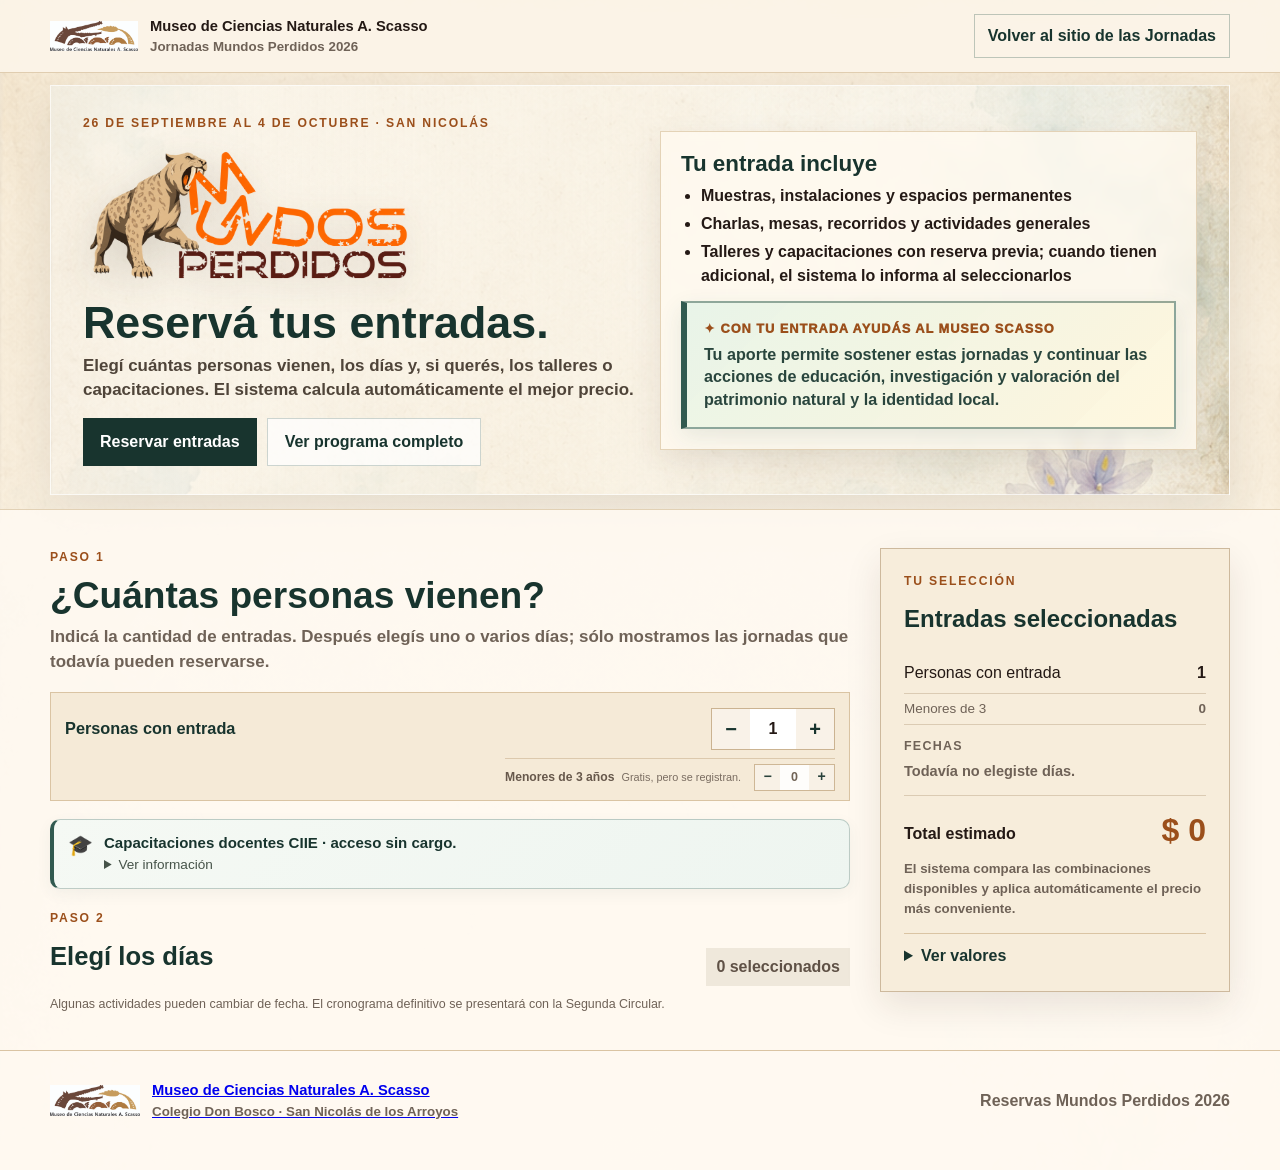
==== reservas/index.html @ b49e60b0 "Publicar programa corregido en reservas" ====
<!doctype html>
<html lang="es">
<head>
<meta charset="utf-8">
<meta name="viewport" content="width=device-width,initial-scale=1">
<meta name="theme-color" content="#315a50">
<title>Reservas Mundos Perdidos 2026 · Museo Scasso</title>
<meta name="description" content="Entradas y reservas para Jornadas Mundos Perdidos 2026 · Río Paraná · Museo de Ciencias Naturales A. Scasso.">
<link rel="stylesheet" href="styles.css?final=1">
<link rel="stylesheet" href="refresh.css?final=1">
<link rel="stylesheet" href="v4.css?final=3">
<style id="ciieAccessStyleV9">
.ciie-access-note-v9{margin:14px 0 18px;padding:13px 14px;display:grid;grid-template-columns:auto minmax(0,1fr);gap:11px;align-items:start;border:1px solid rgba(49,90,80,.28);border-left:4px solid #315a50;background:linear-gradient(135deg,#f5f9f4,#eef5f0);border-radius:10px;color:#465349;font-size:.85rem;line-height:1.38;box-shadow:0 5px 15px rgba(49,90,80,.06)}
.ciie-access-icon-v9{font-size:1.25rem;line-height:1;margin-top:2px}.ciie-access-note-v9 strong{display:block;color:#18342e;font-size:.94rem;margin-bottom:3px}.ciie-access-note-v9 p{margin:0 0 3px}.ciie-access-note-v9 small{display:block;color:#667067;font-size:.76rem;line-height:1.35}
@media(max-width:640px){.ciie-access-note-v9{margin:12px 0 16px;padding:11px 12px;gap:9px;font-size:.8rem}.ciie-access-note-v9 strong{font-size:.89rem}.ciie-access-note-v9 small{font-size:.72rem}}
</style>
<style id="fullPassFallbackStyle">
.mode-grid .best-mode{order:-1;background:linear-gradient(135deg,#fff8f5,#fff0eb);border-color:rgba(161,62,45,.42);box-shadow:0 8px 20px rgba(161,62,45,.08)}
.mode-grid .best-mode:hover{border-color:rgba(161,62,45,.68)}
.mode-grid .best-mode.active{background:linear-gradient(135deg,#fff4f0,#fbe8e2);border-color:#a13e2d;box-shadow:0 0 0 3px rgba(161,62,45,.10)}
.mode-grid .best-mode .best-badge{top:10px!important;right:10px!important;background:#a85a47;color:#fff;border-color:#a85a47;box-shadow:0 5px 12px rgba(120,55,42,.16)!important;animation:none}
@media(max-width:640px){.mode-grid .best-mode .best-badge{top:9px!important;right:9px!important}}
</style>
<style id="optionalActivitiesStyle">
.optional-step-label{display:flex;align-items:center;gap:8px;flex-wrap:wrap}
.optional-step-badge{display:inline-block;color:#b52f25;font-weight:950;animation:optionalPulse 2.4s ease-in-out infinite;transform-origin:center}
.optional-intro{margin:2px 0 12px;color:#51463d;font-size:.94rem;line-height:1.45}
.optional-intro strong{color:var(--deep)}
.activities-disclosure{margin:0 0 4px;border:1px solid rgba(49,90,80,.28);background:rgba(255,255,255,.72)}
.activities-disclosure>summary{position:relative;cursor:pointer;list-style:none;padding:14px 44px 14px 15px;color:var(--deep);font-weight:900;background:linear-gradient(135deg,#f2f7f1,#fffaf2);transition:background .18s ease}
.activities-disclosure>summary::-webkit-details-marker{display:none}
.activities-disclosure>summary:after{content:"+";position:absolute;right:15px;top:50%;transform:translateY(-50%);font-size:1.35rem;color:var(--clay);line-height:1}
.activities-disclosure[open]>summary:after{content:"−"}
.activities-disclosure>summary:hover{background:#edf5ed}
.activities-disclosure-body{padding:2px 14px 14px}
@keyframes optionalPulse{0%,100%{transform:scale(1);opacity:1}50%{transform:scale(1.07);opacity:.72}}
@media(prefers-reduced-motion:reduce){.optional-step-badge{animation:none}}
@media(max-width:640px){.optional-intro{font-size:.87rem}.activities-disclosure>summary{padding:13px 42px 13px 13px;font-size:.9rem}.activities-disclosure-body{padding:2px 10px 11px}}
</style>
</head>
<body>
<header class="topbar"><div class="wrap topbar-inner"><a class="museum-brand" href="https://www.museoscasso.com.ar/" aria-label="Ir al sitio web del Museo de Ciencias Naturales A. Scasso"><img src="../assets/logo_museo.jpg" alt="Museo de Ciencias Naturales A. Scasso"><span><strong>Museo de Ciencias Naturales A. Scasso</strong><small>Jornadas Mundos Perdidos 2026</small></span></a><a class="top-link" href="../">Volver al sitio de las Jornadas</a></div></header>
<main>
<section class="hero"><div class="wrap hero-grid"><div class="hero-copy"><p class="eyebrow">26 de septiembre al 4 de octubre · San Nicolás</p><img class="event-logo" src="../assets/logo.png" alt="Mundos Perdidos"><h1>Reservá tus entradas.</h1><p class="hero-lead">Elegí cuántas personas vienen, los días y, si querés, los talleres o capacitaciones. El sistema calcula automáticamente el mejor precio.</p><div class="hero-actions"><a class="button primary" href="#entradas">Reservar entradas</a><a class="button light" href="../assets/site2026/segunda-circular-mundos-perdidos-2026.pdf" target="_blank" rel="noopener">Ver programa completo</a></div></div><aside class="hero-card"><h2>Tu entrada incluye</h2><ul><li>Muestras, instalaciones y espacios permanentes</li><li>Charlas, mesas, recorridos y actividades generales</li><li>Talleres y capacitaciones con reserva previa; cuando tienen adicional, el sistema lo informa al seleccionarlos</li></ul><div class="support-note"><span class="support-kicker">✦ Con tu entrada ayudás al Museo Scasso</span><strong>Tu aporte permite sostener estas jornadas y continuar las acciones de educación, investigación y valoración del patrimonio natural y la identidad local.</strong></div></aside></div></section>
<section id="entradas" class="section booking-section"><div class="wrap booking-layout"><div class="booking-main"><p class="step-label">Paso 1</p><h2 class="section-title left">¿Cuántas personas vienen?</h2><p class="section-subtitle">Indicá la cantidad de entradas. Después elegís uno o varios días; sólo mostramos las jornadas que todavía pueden reservarse.</p><div class="people-panel"><div class="people-primary"><label>Personas con entrada</label><div class="counter"><button type="button" data-counter="paid" data-delta="-1">−</button><output id="paidPeople">1</output><button type="button" data-counter="paid" data-delta="1">+</button></div></div><div class="minor-inline"><span><strong>Menores de 3 años</strong><small>Gratis, pero se registran.</small></span><div class="counter compact"><button type="button" data-counter="free" data-delta="-1">−</button><output id="freePeople">0</output><button type="button" data-counter="free" data-delta="1">+</button></div></div></div><div id="ciieAccessNoteV9" class="ciie-access-note-v9"><div class="ciie-access-icon-v9" aria-hidden="true">🎓</div><div><strong>Capacitaciones docentes CIIE · acceso sin cargo.</strong><details class="ciie-details-v9"><summary>Ver información</summary><div class="ciie-details-body-v9"><p>Los docentes inscriptos previamente por CIIE en una capacitación de las Jornadas ingresan sin cargo durante el día de esa actividad.</p><small>Las fechas y modalidades de inscripción se informarán a medida que queden confirmadas. Si no estás inscripto por CIIE, podés adquirir la entrada general del día correspondiente y participar de las actividades de la jornada según disponibilidad. La entrada general no reemplaza la inscripción oficial del CIIE.</small></div></details></div></div><div id="daysSection"><div class="section-heading-inline"><div><p class="step-label">Paso 2</p><h3>Elegí los días</h3></div><span id="selectedDaysBadge" class="selection-badge">0 seleccionadas</span></div><div id="daysGrid" class="days-grid"></div></div><div id="activitiesSection" class="activities-section hidden"><div class="section-heading-inline"><div><p class="step-label optional-step-label"><span>Paso 3</span> <span class="optional-step-badge">OPCIONAL</span></p><h3>Elegí talleres y capacitaciones</h3></div></div><p class="optional-intro"><strong>Sólo si querés reservar alguna actividad.</strong> Si únicamente querés comprar entradas, podés continuar directamente con tus datos.</p><details id="activitiesDisclosure" class="activities-disclosure"><summary>Ver talleres y capacitaciones disponibles</summary><div class="activities-disclosure-body"><p class="help-text">La entrada cubre las actividades generales del día. Algunas actividades requieren <strong>reserva previa</strong>. Cuando tienen un adicional, el valor se indica expresamente en cada actividad. Las que figuran como <strong>sin costo adicional</strong> están incluidas con la entrada del día. Las <strong>capacitaciones docentes no tienen costo adicional</strong> y requieren inscripción previa. Los talleres infantiles se realizan dentro del Museo y sus colecciones y son exclusivamente para niñas y niños inscriptos: al reservar, indicá sólo la cantidad de niñas/niños que participarán.</p><div id="activitiesList" class="activities-list"></div></div></details></div><section id="buyerSection" class="buyer-section hidden"><div class="section-heading-inline"><div><p class="step-label">Paso 4</p><h3>Datos para la pre-reserva</h3></div></div><form id="reservationForm" novalidate><div class="form-grid"><label>Nombre y apellido del responsable<input id="responsible" autocomplete="name" required></label><label>DNI del responsable<input id="dni" inputmode="numeric" required></label><label>Correo electrónico<input id="email" type="email" autocomplete="email" required></label><label>WhatsApp<input id="phone" type="tel" autocomplete="tel" required></label><label>Ciudad<input id="city" value="San Nicolás de los Arroyos" required></label><label class="wide">Observaciones o necesidades de accesibilidad <small>opcional</small><textarea id="notes" rows="3"></textarea></label></div><label class="check-line"><input id="terms" type="checkbox" required><span>Revisé las fechas, participantes y actividades. Entiendo que la reserva queda pendiente hasta la confirmación del pago.</span></label><div id="formMessage" class="form-message" aria-live="polite"></div><button id="submitBtn" class="button primary submit-button" type="submit">Generar pre-reserva</button></form></section></div><aside class="summary-card"><div class="summary-sticky"><p class="mini-label">Tu selección</p><h2 id="summaryMode">Entradas seleccionadas</h2><div class="summary-row"><span>Personas con entrada</span><strong id="summaryPaid">1</strong></div><div class="summary-row summary-row-minor"><span>Menores de 3</span><strong id="summaryFree">0</strong></div><div class="summary-block"><span>Fechas</span><div id="summaryDates" class="summary-list muted">Todavía no elegiste días.</div></div><div id="summaryActivitiesBlock" class="summary-block hidden"><span>Talleres y capacitaciones</span><div id="summaryActivities" class="summary-list"></div></div><div id="discountNote" class="discount-note hidden"></div><div id="materialsNote" class="materials-note hidden"></div><div class="summary-total"><span>Total estimado</span><strong id="summaryTotal">$ 0</strong></div><p class="price-caption">El sistema compara las combinaciones disponibles y aplica automáticamente el precio más conveniente.</p><div class="price-reference"><details><summary>Ver valores</summary><div><span>Día de semana</span><b>$5.000</b><small>Grupo 3 o 4: $15.000</small></div><div><span>Sábado o domingo</span><b>$7.000</b><small>Grupo 3 o 4: $20.000</small></div><div><span>Talleres para infancias</span><b>Sin costo adicional</b><small>con la entrada del día · reserva previa</small></div><div><span>Capacitación docente</span><b>Sin costo adicional</b><small>reserva previa · requiere entrada del día</small></div><div><span>Actividad docente CIIE</span><b>Sin cargo</b><small>inscripción oficial · acceso del día incluido</small></div><div><span>Dibujo al natural en el Museo</span><b>+$20.000</b><small>por participante</small></div><div><span>Menores de 3</span><b>Gratis</b></div><div><span>Mesa de insectos del río</span><b>Gratis</b></div></details></div></div></aside></div></section>
<section id="ticketSection" class="section ticket-section hidden"><div class="wrap"><p class="eyebrow dark">Pre-reserva generada</p><h2 class="section-title">Tu comprobante</h2><div id="ticketCard" class="ticket-card"></div></div></section>
</main>
<footer><div class="wrap footer-inner"><a class="footer-brand" href="https://www.museoscasso.com.ar/" aria-label="Ir al sitio web del Museo de Ciencias Naturales A. Scasso"><img src="../assets/logo_museo.jpg" alt="Museo Scasso"><span><strong>Museo de Ciencias Naturales A. Scasso</strong><small>Colegio Don Bosco · San Nicolás de los Arroyos</small></span></a><span>Reservas Mundos Perdidos 2026</span></div></footer>
<script src="app.js?final=4" defer></script>
<script src="enhancements.js?final=3" defer></script>
<script src="v4.js?final=23" defer></script>
<script>
document.addEventListener('click',event=>{
 const back=event.target.closest('#mpBackActivities');
 if(back){const disclosure=document.getElementById('activitiesDisclosure');if(disclosure)disclosure.open=true;}
});
</script>
</body>
</html>
---- reservas/styles.css ----
:root{--ink:#241915;--muted:#6f6257;--paper:#f7edda;--cream:#fff8eb;--clay:#9b4f1b;--amber:#d07123;--river:#315a50;--deep:#18342e;--line:#dac4a3;--ok:#236a4b;--danger:#a13e2d;--shadow:0 24px 70px rgba(49,34,22,.15)}*{box-sizing:border-box}html{scroll-behavior:smooth}body{margin:0;color:var(--ink);font-family:"Segoe UI",Arial,sans-serif;line-height:1.5;background:linear-gradient(180deg,#f4ead7,#fff8eb 48%,#efe2cc)}button,input,textarea{font:inherit}button{cursor:pointer}.wrap{width:min(1180px,calc(100% - 32px));margin:auto}.topbar{position:sticky;top:0;z-index:50;background:rgba(251,244,232,.94);border-bottom:1px solid rgba(218,196,163,.8);backdrop-filter:blur(12px)}.topbar-inner{min-height:72px;display:flex;align-items:center;justify-content:space-between;gap:18px}.museum-brand{display:flex;align-items:center;gap:12px;color:inherit;text-decoration:none}.museum-brand img{width:88px;height:48px;object-fit:contain}.museum-brand span,.footer-brand span{display:block}.museum-brand strong,.footer-brand strong{display:block;font-size:.92rem}.museum-brand small,.footer-brand small{display:block;color:var(--muted);font-weight:650}.top-link{color:var(--deep);font-weight:800;text-decoration:none;border:1px solid rgba(49,90,80,.3);padding:9px 13px}.hero{padding:24px 0 34px;background:radial-gradient(circle at 8% 12%,rgba(65,103,86,.18),transparent 28%),radial-gradient(circle at 88% 14%,rgba(208,113,35,.15),transparent 30%)}.hero-grid{min-height:560px;display:grid;grid-template-columns:1.15fr .85fr;gap:24px;align-items:stretch;background:linear-gradient(90deg,rgba(16,18,14,.78),rgba(31,42,31,.48)),url('../assets/mp-portada-rio-parana.png') center/cover no-repeat;box-shadow:var(--shadow);padding:42px}.hero-copy{align-self:center;color:#fff}.eyebrow,.mini-label,.step-label{margin:0 0 10px;text-transform:uppercase;letter-spacing:.15em;font-size:.76rem;font-weight:900}.eyebrow{color:#f3c67b}.eyebrow.dark,.step-label{color:var(--clay)}.event-logo{width:min(520px,94%);max-height:180px;object-fit:contain;object-position:left center;filter:drop-shadow(0 14px 28px rgba(0,0,0,.35));margin:6px 0 14px}.hero h1{font-size:clamp(2rem,4.3vw,4.2rem);line-height:.96;max-width:760px;margin:0;color:#fff5e7}.hero-lead{font-size:1.16rem;font-weight:700;max-width:720px;color:#fff0dc}.hero-actions{display:flex;gap:10px;flex-wrap:wrap;margin-top:24px}.button{border:0;display:inline-flex;align-items:center;justify-content:center;min-height:46px;padding:11px 17px;font-weight:900;text-decoration:none;transition:.18s}.button.primary{background:var(--deep);color:#fff}.button.primary:hover{background:var(--clay)}.button.light{background:rgba(255,248,235,.9);color:var(--deep)}.hero-card{align-self:end;background:rgba(255,248,235,.92);padding:25px;border:1px solid rgba(255,255,255,.45);box-shadow:0 18px 42px rgba(0,0,0,.2)}.hero-card .mini-label{color:var(--clay)}.hero-card h2{margin:0 0 12px;color:var(--deep);line-height:1.06}.hero-card ul{padding-left:20px;margin:0 0 18px}.hero-card li{margin:7px 0;font-weight:700}.support-note{padding:14px;background:#eef2e9;border-left:4px solid var(--river);color:#3d493d}.section{padding:68px 0;border-top:1px solid rgba(218,196,163,.65)}.intro-section{background:rgba(255,251,244,.82)}.section-title{margin:0 0 24px;font-size:clamp(2rem,3.6vw,3.6rem);line-height:1;color:var(--deep)}.section-title.left{text-align:left}.section-subtitle{max-width:800px;color:var(--muted);font-size:1.06rem;font-weight:650;margin-top:-10px}.axis-grid{display:grid;grid-template-columns:repeat(4,1fr);gap:12px}.axis-grid article{min-height:215px;padding:22px;background:rgba(255,248,235,.88);border:1px solid var(--line);box-shadow:0 12px 28px rgba(80,47,16,.08)}.axis-grid span{font-weight:900;color:var(--amber);font-size:.78rem}.axis-grid h3{margin:8px 0;color:var(--deep);font-size:1.3rem}.axis-grid p{margin:0;color:#55483d;font-weight:650}.included-strip{display:flex;align-items:center;gap:9px;flex-wrap:wrap;margin-top:20px;padding:18px;background:var(--deep);color:#fff}.included-strip strong{margin-right:6px}.included-strip span{padding:6px 9px;background:rgba(255,255,255,.1);font-weight:750;font-size:.9rem}.booking-section{background:#fffaf2}.booking-layout{display:grid;grid-template-columns:minmax(0,1fr) 350px;gap:30px;align-items:start}.mode-grid{display:grid;grid-template-columns:1fr 1fr;gap:12px;margin:24px 0}.mode-card{text-align:left;border:2px solid var(--line);background:#fff;padding:22px;color:var(--ink);min-height:145px}.mode-card:hover{border-color:#b98b55}.mode-card.active{border-color:var(--river);box-shadow:0 0 0 3px rgba(49,90,80,.11);background:#f3f6f0}.mode-card span,.mode-card strong,.mode-card small{display:block}.mode-card .mode-kicker{color:var(--clay);text-transform:uppercase;letter-spacing:.12em;font-size:.72rem;font-weight:900}.mode-card strong{font-size:1.45rem;color:var(--deep);margin:6px 0}.mode-card small{color:var(--muted);font-weight:650}.people-panel{display:grid;grid-template-columns:1fr 1fr;gap:12px;padding:18px;background:#f5ead7;border:1px solid var(--line);margin-bottom:28px}.people-panel>div{display:flex;align-items:center;justify-content:space-between;gap:12px}.people-panel label{font-weight:850}.people-panel label small{display:block;color:var(--muted);font-weight:650}.counter{display:grid;grid-template-columns:38px 46px 38px;align-items:center;border:1px solid #cbb391;background:#fff}.counter button{border:0;background:#f9f2e8;height:40px;font-size:1.25rem;color:var(--deep);font-weight:900}.counter output{text-align:center;font-weight:900}.section-heading-inline{display:flex;align-items:end;justify-content:space-between;gap:16px;margin-top:28px}.section-heading-inline h3{font-size:1.6rem;color:var(--deep);margin:0 0 10px}.selection-badge{padding:7px 10px;background:#efe8db;color:#5f5146;font-weight:850}.days-grid{display:grid;grid-template-columns:repeat(3,1fr);gap:11px}.day-card{border:1px solid var(--line);background:#fff;padding:16px;text-align:left;min-height:174px;position:relative}.day-card:hover{border-color:#b98b55}.day-card.selected{border:2px solid var(--river);background:#f2f6f1}.day-card .day-top{display:flex;justify-content:space-between;gap:10px;align-items:start}.day-card time{font-weight:950;color:var(--deep);font-size:1.06rem}.day-card .day-price{font-size:.78rem;font-weight:900;color:var(--clay);background:#fbecdc;padding:4px 7px}.day-card h4{margin:15px 0 6px;font-size:1rem;line-height:1.12}.day-card p{margin:0;color:var(--muted);font-size:.89rem;font-weight:650}.day-card .check{position:absolute;right:12px;bottom:11px;width:24px;height:24px;border-radius:50%;display:grid;place-items:center;border:1px solid #cbb391;color:transparent}.day-card.selected .check{background:var(--river);color:#fff;border-color:var(--river)}.activities-section{margin-top:32px;border-top:1px solid var(--line);padding-top:8px}.help-text{color:var(--muted);font-weight:650}.activities-list{display:grid;gap:10px}.activity-row{display:grid;grid-template-columns:1fr auto;gap:16px;align-items:center;padding:16px;border:1px solid var(--line);background:#fff}.activity-row h4{margin:0 0 5px;color:var(--deep)}.activity-meta{display:flex;gap:7px;flex-wrap:wrap;color:var(--muted);font-size:.86rem;font-weight:700}.quota{display:inline-flex;padding:4px 7px;background:#edf3ed;color:var(--ok);font-size:.78rem;font-weight:900}.quota.pending{background:#f5eee4;color:#755a3b}.activity-counter{display:flex;align-items:center;gap:8px}.activity-counter button{width:34px;height:34px;border:1px solid var(--line);background:#f9f2e8;color:var(--deep);font-weight:900}.activity-counter output{min-width:30px;text-align:center;font-weight:900}.buyer-section{margin-top:32px;border-top:1px solid var(--line);padding-top:8px}.form-grid{display:grid;grid-template-columns:1fr 1fr;gap:14px}.form-grid label{font-weight:800;color:#44382f}.form-grid label small{color:var(--muted);font-weight:650}.form-grid input,.form-grid textarea{width:100%;margin-top:6px;border:1px solid #cdb99d;background:#fff;padding:11px;outline:none}.form-grid input:focus,.form-grid textarea:focus{border-color:var(--river);box-shadow:0 0 0 3px rgba(49,90,80,.1)}.wide{grid-column:1/-1}.check-line{display:flex;gap:10px;align-items:flex-start;margin:18px 0;font-weight:650;color:#55483d}.check-line input{margin-top:4px}.submit-button{width:100%;font-size:1rem}.form-message{margin:12px 0;font-weight:750}.form-message.error{color:var(--danger)}.form-message.success{color:var(--ok)}.summary-card{position:relative}.summary-sticky{position:sticky;top:94px;background:#f7edda;border:1px solid #cdb99d;padding:23px;box-shadow:var(--shadow)}.summary-sticky .mini-label{color:var(--clay)}.summary-sticky h2{color:var(--deep);margin:0 0 16px}.summary-row{display:flex;justify-content:space-between;gap:10px;padding:8px 0;border-bottom:1px solid rgba(205,185,157,.65)}.summary-block{padding:12px 0;border-bottom:1px solid rgba(205,185,157,.65)}.summary-block>span{display:block;font-size:.78rem;text-transform:uppercase;letter-spacing:.1em;color:var(--muted);font-weight:900;margin-bottom:6px}.summary-list{display:grid;gap:4px;font-size:.91rem;font-weight:700}.muted{color:var(--muted)}.discount-note{margin:13px 0 4px;padding:10px;background:#e8f0e9;color:#315540;font-weight:800}.summary-total{display:flex;align-items:end;justify-content:space-between;gap:12px;padding:18px 0 6px}.summary-total span{font-weight:800}.summary-total strong{font-size:2rem;line-height:1;color:var(--clay)}.price-caption{margin:7px 0 14px;color:var(--muted);font-size:.83rem;font-weight:650}.price-reference details{border-top:1px solid var(--line);padding-top:10px}.price-reference summary{cursor:pointer;font-weight:850;color:var(--deep)}.price-reference details div{display:grid;grid-template-columns:1fr auto;gap:3px 8px;padding:8px 0;border-bottom:1px solid rgba(205,185,157,.5);font-size:.86rem}.price-reference small{grid-column:1/-1;color:var(--muted)}.ticket-section{background:#fffaf2}.ticket-card{max-width:820px;margin:auto;border:3px dashed #9b6a2e;background:linear-gradient(180deg,#fff7df,#fffdf8);padding:24px;box-shadow:var(--shadow);position:relative}.ticket-head{display:flex;justify-content:space-between;gap:18px;align-items:start}.ticket-head img{width:120px}.ticket-code{display:inline-block;margin:12px 0;padding:8px 11px;background:#efe4d0;font-family:monospace;font-weight:900}.ticket-grid{display:grid;grid-template-columns:1fr 180px;gap:18px}.ticket-details{display:grid;gap:8px}.ticket-qr{display:grid;place-items:center;background:#fff;padding:12px;min-height:180px}.ticket-note{margin-top:16px;padding:12px;background:#fff1d5;border-left:5px solid #b97822}.test-banner{position:fixed;right:12px;bottom:12px;z-index:60;background:#7e3a28;color:#fff;padding:8px 11px;font-size:.74rem;font-weight:900;letter-spacing:.06em;box-shadow:0 8px 18px rgba(0,0,0,.2)}footer{background:#fffaf2;border-top:1px solid var(--line);padding:28px 0 48px}.footer-inner{display:flex;align-items:center;justify-content:space-between;gap:18px;color:var(--muted);font-weight:700}.footer-brand{display:flex;align-items:center;gap:12px}.footer-brand img{width:90px}.hidden{display:none!important}@media(max-width:980px){.hero-grid{grid-template-columns:1fr;padding:28px}.axis-grid{grid-template-columns:1fr 1fr}.booking-layout{grid-template-columns:1fr}.summary-card{order:-1}.summary-sticky{position:relative;top:auto}.days-grid{grid-template-columns:1fr 1fr}}@media(max-width:640px){.wrap{width:min(100% - 20px,1180px)}.topbar-inner{min-height:62px}.museum-brand img{width:66px}.museum-brand strong{font-size:.8rem}.museum-brand small,.top-link{font-size:.76rem}.hero{padding-top:10px}.hero-grid{padding:22px 17px;min-height:auto}.event-logo{max-height:130px}.hero h1{font-size:2.25rem}.hero-card{padding:18px}.section{padding:48px 0}.axis-grid,.mode-grid,.people-panel,.days-grid,.form-grid{grid-template-columns:1fr}.people-panel>div{align-items:flex-end}.activity-row{grid-template-columns:1fr}.summary-total strong{font-size:1.65rem}.ticket-grid{grid-template-columns:1fr}.footer-inner{align-items:flex-start;flex-direction:column}.test-banner{left:10px;right:10px;text-align:center}.wide{grid-column:auto}}
---- reservas/refresh.css ----
/* Tercera prueba visual: más directa, luminosa y pensada para celular */
body{background:linear-gradient(rgba(247,237,218,.78),rgba(255,248,235,.88)),url('../assets/camalote.png') 58% top/cover fixed no-repeat}
.hero{padding:12px 0 14px;background:transparent}
.hero-grid{min-height:400px;grid-template-columns:1.02fr .98fr;gap:18px;align-items:center;padding:28px 32px;background:linear-gradient(90deg,rgba(250,245,234,.82) 0%,rgba(249,242,225,.54) 48%,rgba(235,244,236,.24) 100%),url('../assets/camalote.png') 61% 52%/cover no-repeat;box-shadow:0 16px 44px rgba(49,34,22,.11);border:1px solid rgba(255,255,255,.68)}
.hero-copy{color:var(--ink)}
.hero .eyebrow{color:var(--clay)}
.event-logo{max-height:140px;filter:drop-shadow(0 10px 18px rgba(60,43,25,.16));margin:4px 0 8px}
.hero h1{font-size:clamp(2rem,3.5vw,3.35rem);color:var(--deep);text-shadow:none}
.hero-lead{font-size:1.06rem;line-height:1.42;color:#4f4439;max-width:640px;margin:10px 0 0}
.hero-actions{margin-top:16px}
.button.light{background:rgba(255,255,255,.72);border:1px solid rgba(49,90,80,.24)}
.hero-card{align-self:center;background:rgba(255,250,240,.79);padding:20px;border:1px solid rgba(218,196,163,.72);box-shadow:0 12px 30px rgba(65,45,28,.10);backdrop-filter:blur(4px)}
.hero-card h2{font-size:1.4rem;margin-bottom:8px}
.hero-card ul{margin-bottom:12px}
.hero-card li{margin:4px 0}
.support-note{position:relative;overflow:hidden;margin-top:13px;padding:16px 17px;background:linear-gradient(135deg,rgba(232,244,232,.98),rgba(255,247,221,.97));border:2px solid rgba(49,90,80,.50);border-left:6px solid var(--river);color:#29453d;box-shadow:0 8px 22px rgba(49,90,80,.11)}
.support-note:after{content:"";position:absolute;top:-35%;bottom:-35%;left:-38%;width:24%;transform:skewX(-18deg);background:linear-gradient(90deg,transparent,rgba(255,255,255,.82),transparent);animation:supportShine 5.2s ease-in-out infinite;pointer-events:none}
@keyframes supportShine{0%,64%{left:-38%;opacity:0}70%{opacity:.9}88%{left:118%;opacity:.65}100%{left:118%;opacity:0}}
.support-kicker{display:block;margin-bottom:5px;color:var(--clay);font-weight:950;font-size:.8rem;letter-spacing:.075em;text-transform:uppercase}
.support-note strong{display:block;font-size:1.01rem;line-height:1.4}
.section{padding:38px 0}
.booking-section{background:rgba(255,250,242,.88);border-top:1px solid rgba(218,196,163,.74)}
.section-title{font-size:clamp(1.85rem,2.9vw,2.85rem);margin-bottom:15px}
.section-subtitle{margin-top:-5px}
.mode-grid{margin:16px 0 14px;overflow:visible}
.mode-card{min-height:120px;padding:17px;position:relative;overflow:visible}
.best-mode{z-index:2}
.best-badge{position:absolute;right:14px;top:-12px;display:inline-flex;align-items:center;gap:5px;padding:6px 10px;border-radius:999px;background:#fff4cf;border:1px solid #d9ad47;color:#755013;font-size:.72rem;font-weight:950;letter-spacing:.04em;text-transform:uppercase;box-shadow:0 7px 16px rgba(103,73,22,.15);animation:badgeFloat 3.6s ease-in-out infinite}
@keyframes badgeFloat{0%,100%{transform:translateY(0)}50%{transform:translateY(-3px)}}
.people-panel{display:block;padding:12px 14px 9px;margin-bottom:18px;background:#f5ead7;border:1px solid var(--line)}
.people-primary{display:flex;align-items:center;justify-content:space-between;gap:14px;min-height:48px}
.people-primary label{font-weight:900;font-size:1.02rem;color:var(--deep)}
.minor-inline{margin-top:7px;padding-top:7px;border-top:1px solid rgba(203,179,145,.65);display:flex;align-items:center;justify-content:flex-end;gap:12px;color:#66584b;font-size:.82rem}
.minor-inline>span{margin-right:auto;display:flex;gap:7px;align-items:baseline;flex-wrap:wrap}
.minor-inline strong{font-weight:800;color:#5b4c40}
.minor-inline small{font-size:.76rem;color:var(--muted);font-weight:650}
.counter.compact{grid-template-columns:30px 34px 30px}
.counter.compact button{height:30px;font-size:1rem}
.counter.compact output{font-size:.88rem}
.section-heading-inline{margin-top:20px}
.activities-section,.buyer-section{margin-top:22px}
.help-text{margin:4px 0 14px;padding:10px 12px;background:rgba(238,244,238,.74);border-left:4px solid var(--river);font-size:.92rem}
.activities-list{gap:14px}
.activity-group{display:grid;gap:8px;margin-top:4px}
.activity-group-title{font-size:.78rem;text-transform:uppercase;letter-spacing:.11em;font-weight:950;color:var(--clay);padding:5px 2px 2px;border-bottom:1px solid rgba(218,196,163,.72)}
.activity-group.teacher-group{margin-top:12px}
.activity-group.special-group{margin-top:10px}
.activity-row{padding:13px 14px}
.activity-fee-note{margin-top:10px;padding:9px 10px;background:#fff3d9;border-left:4px solid #c18a2d;color:#624a22;font-size:.84rem;font-weight:700}
.materials-note{margin:9px 0 0;padding:9px 10px;background:#fff3d9;color:#624a22;border-left:4px solid #c18a2d;font-size:.84rem;font-weight:800}
.summary-row-minor{font-size:.84rem;color:var(--muted);padding:5px 0}
.summary-sticky{background:rgba(247,237,218,.95);box-shadow:0 14px 34px rgba(49,34,22,.10)}
footer{background:rgba(255,250,242,.94)}
@media(prefers-reduced-motion:reduce){.support-note:after,.best-badge{animation:none}}
@media(max-width:980px){.hero-grid{grid-template-columns:1fr;min-height:auto;padding:24px;background-position:62% 50%}.hero-card{align-self:auto}.summary-card{order:-1}}
@media(max-width:640px){body{background-attachment:scroll;background-position:60% top}.hero{padding-top:7px}.hero-grid{padding:17px 14px;background-position:63% 50%}.event-logo{max-height:105px}.hero h1{font-size:2rem}.hero-lead{font-size:.98rem}.hero-card{padding:15px}.support-note{padding:13px 14px}.section{padding:30px 0}.mode-grid{gap:10px}.mode-card{min-height:112px;padding:15px}.best-badge{right:8px;top:-10px;font-size:.65rem;padding:5px 8px}.people-panel{padding:10px 11px 7px}.people-primary{min-height:44px}.minor-inline{gap:8px}.minor-inline>span{display:block}.minor-inline small{display:block;margin-top:1px}.activity-row{padding:12px}.activity-group-title{font-size:.73rem}.help-text{font-size:.86rem}.summary-sticky{padding:18px}}
---- reservas/v4.css ----
/* Cuarta prueba: jerarquía de pase completo, fines de semana y capacitaciones */
.best-badge{font-size:.84rem!important;padding:8px 14px!important;right:12px!important;top:-14px!important;box-shadow:0 9px 20px rgba(103,73,22,.18)!important}
.weekend-card{border-top-color:rgba(155,79,27,.55)}
.weekend-label{color:var(--clay)!important}
.weekend-summary{color:var(--clay);font-weight:900}
.teacher-group .capacity-expandable{background:#eef3ea;color:#315a50;border:1px solid rgba(49,90,80,.18)}
.teacher-activity{background:linear-gradient(90deg,#fff,rgba(240,245,238,.55))}

/* Ajustes finales de lectura */
#summaryActivities.summary-list{font-weight:400!important;line-height:1.42}
#summaryActivities .summary-activity-line{font-weight:400!important;color:#4f4439}
#summaryActivities .summary-activity-line strong{font-weight:850;color:var(--deep)}
.form-grid label{font-weight:500!important;color:#44382f!important}
.form-grid label small{font-weight:400!important}
.form-grid input,.form-grid textarea{font-weight:400!important}
.help-text{font-size:.86rem!important;line-height:1.45!important;font-weight:400!important}
.help-text strong{font-weight:700!important}

/* En PC el resumen acompaña el scroll sin tapar el contenido. */
@media(min-width:981px){
  .summary-card{position:sticky!important;top:86px!important;align-self:start!important}
  .summary-sticky{position:relative!important;top:auto!important;max-height:calc(100vh - 105px);overflow:auto}
}

/* Menores de 3: dato secundario, deliberadamente más compacto */
.minor-inline{max-width:330px!important;margin-left:auto!important;margin-top:5px!important;padding-top:5px!important;gap:7px!important;font-size:.74rem!important;opacity:.92}
.minor-inline strong{font-size:.76rem!important;font-weight:700!important}
.minor-inline small{font-size:.68rem!important;font-weight:500!important}
.counter.compact{grid-template-columns:25px 29px 25px!important}
.counter.compact button{height:25px!important;font-size:.88rem!important;padding:0!important}
.counter.compact output{font-size:.78rem!important;font-weight:750!important}

/* Capacitaciones: 50 es umbral de advertencia, no un corte de inscripción */
.teacher-group .teacher-open{background:#eef3ea;color:#315a50;border:1px solid rgba(49,90,80,.18)}
.teacher-group .capacity-warning{background:#fff0ed!important;color:#a13e2d!important;border:1px solid rgba(161,62,45,.38)!important;font-weight:950!important}

/* Ya es la versión operativa; nunca mostrar carteles internos de prueba */
.test-banner{display:none!important}

/* Resumen móvil: barra compacta durante la elección y resumen completo antes de confirmar */
.mobile-selection-bar{display:none}

@media(max-width:760px){
  body{padding-bottom:76px}
  .booking-layout{display:block!important}
  .summary-card{order:initial!important;margin:28px 0 20px!important;position:relative!important;top:auto!important}
  .summary-sticky{position:relative!important;top:auto!important;max-height:none!important;overflow:visible!important;padding:18px!important;box-shadow:0 12px 32px rgba(49,34,22,.12)!important}

  .mobile-selection-bar{display:block;position:fixed;left:10px;right:10px;bottom:10px;z-index:85;background:#fffaf2;border:1px solid #cdb99d;box-shadow:0 12px 34px rgba(28,24,18,.24);transform:translateY(calc(100% + 24px));opacity:0;pointer-events:none;transition:transform .2s ease,opacity .2s ease}
  .mobile-selection-bar.active{transform:translateY(0);opacity:1;pointer-events:auto}
  .mobile-selection-bar.summary-visible{transform:translateY(calc(100% + 24px));opacity:0;pointer-events:none}
  .mobile-selection-toggle{width:100%;border:0;background:var(--deep);color:#fff;display:grid;grid-template-columns:minmax(0,1fr) auto auto;align-items:center;gap:10px;padding:10px 12px;text-align:left}
  .mobile-selection-copy{min-width:0;display:block}
  .mobile-selection-copy small{display:block;text-transform:uppercase;letter-spacing:.1em;font-size:.62rem;font-weight:800;color:#dbe9df;margin-bottom:1px}
  .mobile-selection-copy strong{display:block;font-size:.86rem;white-space:nowrap;overflow:hidden;text-overflow:ellipsis}
  .mobile-selection-total{font-size:1rem;color:#fff;white-space:nowrap}
  .mobile-selection-action{font-size:.78rem;font-weight:850;color:#f3c67b;white-space:nowrap}
  .mobile-selection-details{padding:11px 12px 12px;background:#fffaf2;color:#4f4439;font-size:.8rem;line-height:1.42;max-height:42vh;overflow:auto}
  .mobile-selection-details>div{padding:5px 0;border-bottom:1px solid rgba(205,185,157,.45)}
  .mobile-selection-details>div:last-child{border-bottom:0}
  .mobile-selection-details span{display:block;text-transform:uppercase;letter-spacing:.08em;font-size:.65rem;font-weight:850;color:var(--muted);margin-bottom:2px}
  .mobile-selection-details p{margin:0}
  .mobile-selection-details strong{color:var(--deep)}
}

@media(max-width:640px){
  .best-badge{font-size:.74rem!important;padding:7px 11px!important;top:-12px!important}
  .weekend-card{border-top-width:2px}
  .minor-inline{max-width:100%!important;margin-left:0!important}
  .help-text{font-size:.82rem!important}
}
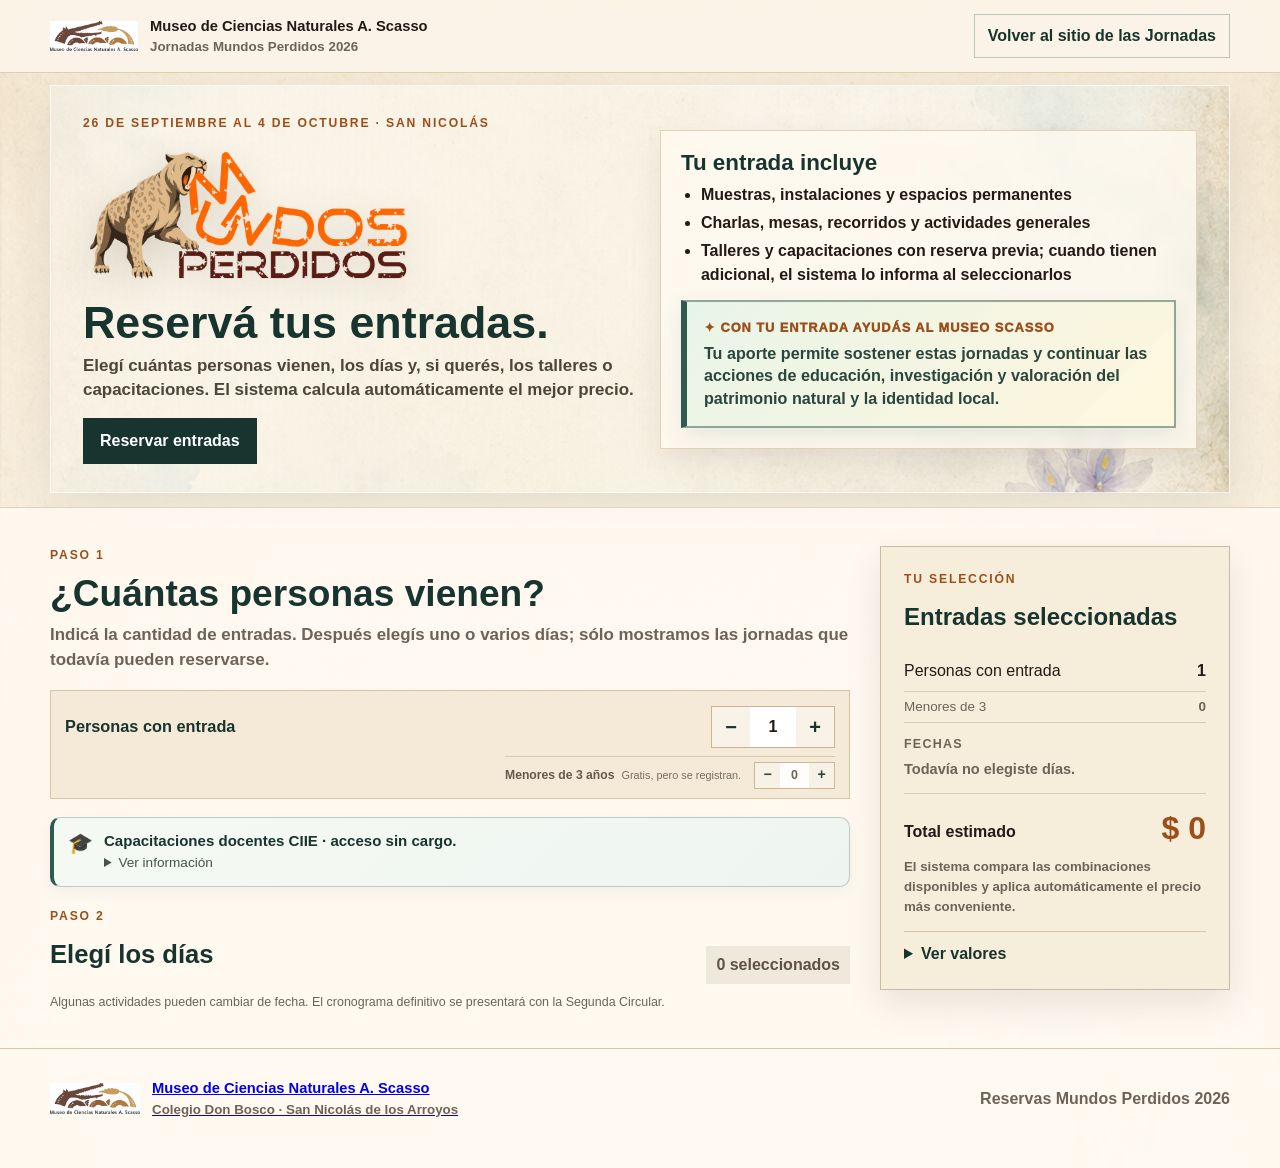
==== commit 8b13a740: "Remove public PDF program link pending safe refresh" ====
--- a/reservas/index.html
+++ b/reservas/index.html
@@ -41,14 +41,14 @@
 <body>
 <header class="topbar"><div class="wrap topbar-inner"><a class="museum-brand" href="https://www.museoscasso.com.ar/" aria-label="Ir al sitio web del Museo de Ciencias Naturales A. Scasso"><img src="../assets/logo_museo.jpg" alt="Museo de Ciencias Naturales A. Scasso"><span><strong>Museo de Ciencias Naturales A. Scasso</strong><small>Jornadas Mundos Perdidos 2026</small></span></a><a class="top-link" href="../">Volver al sitio de las Jornadas</a></div></header>
 <main>
-<section class="hero"><div class="wrap hero-grid"><div class="hero-copy"><p class="eyebrow">26 de septiembre al 4 de octubre · San Nicolás</p><img class="event-logo" src="../assets/logo.png" alt="Mundos Perdidos"><h1>Reservá tus entradas.</h1><p class="hero-lead">Elegí cuántas personas vienen, los días y, si querés, los talleres o capacitaciones. El sistema calcula automáticamente el mejor precio.</p><div class="hero-actions"><a class="button primary" href="#entradas">Reservar entradas</a><a class="button light" href="../assets/site2026/segunda-circular-mundos-perdidos-2026.pdf" target="_blank" rel="noopener">Ver programa completo</a></div></div><aside class="hero-card"><h2>Tu entrada incluye</h2><ul><li>Muestras, instalaciones y espacios permanentes</li><li>Charlas, mesas, recorridos y actividades generales</li><li>Talleres y capacitaciones con reserva previa; cuando tienen adicional, el sistema lo informa al seleccionarlos</li></ul><div class="support-note"><span class="support-kicker">✦ Con tu entrada ayudás al Museo Scasso</span><strong>Tu aporte permite sostener estas jornadas y continuar las acciones de educación, investigación y valoración del patrimonio natural y la identidad local.</strong></div></aside></div></section>
+<section class="hero"><div class="wrap hero-grid"><div class="hero-copy"><p class="eyebrow">26 de septiembre al 4 de octubre · San Nicolás</p><img class="event-logo" src="../assets/logo.png" alt="Mundos Perdidos"><h1>Reservá tus entradas.</h1><p class="hero-lead">Elegí cuántas personas vienen, los días y, si querés, los talleres o capacitaciones. El sistema calcula automáticamente el mejor precio.</p><div class="hero-actions"><a class="button primary" href="#entradas">Reservar entradas</a></div></div><aside class="hero-card"><h2>Tu entrada incluye</h2><ul><li>Muestras, instalaciones y espacios permanentes</li><li>Charlas, mesas, recorridos y actividades generales</li><li>Talleres y capacitaciones con reserva previa; cuando tienen adicional, el sistema lo informa al seleccionarlos</li></ul><div class="support-note"><span class="support-kicker">✦ Con tu entrada ayudás al Museo Scasso</span><strong>Tu aporte permite sostener estas jornadas y continuar las acciones de educación, investigación y valoración del patrimonio natural y la identidad local.</strong></div></aside></div></section>
 <section id="entradas" class="section booking-section"><div class="wrap booking-layout"><div class="booking-main"><p class="step-label">Paso 1</p><h2 class="section-title left">¿Cuántas personas vienen?</h2><p class="section-subtitle">Indicá la cantidad de entradas. Después elegís uno o varios días; sólo mostramos las jornadas que todavía pueden reservarse.</p><div class="people-panel"><div class="people-primary"><label>Personas con entrada</label><div class="counter"><button type="button" data-counter="paid" data-delta="-1">−</button><output id="paidPeople">1</output><button type="button" data-counter="paid" data-delta="1">+</button></div></div><div class="minor-inline"><span><strong>Menores de 3 años</strong><small>Gratis, pero se registran.</small></span><div class="counter compact"><button type="button" data-counter="free" data-delta="-1">−</button><output id="freePeople">0</output><button type="button" data-counter="free" data-delta="1">+</button></div></div></div><div id="ciieAccessNoteV9" class="ciie-access-note-v9"><div class="ciie-access-icon-v9" aria-hidden="true">🎓</div><div><strong>Capacitaciones docentes CIIE · acceso sin cargo.</strong><details class="ciie-details-v9"><summary>Ver información</summary><div class="ciie-details-body-v9"><p>Los docentes inscriptos previamente por CIIE en una capacitación de las Jornadas ingresan sin cargo durante el día de esa actividad.</p><small>Las fechas y modalidades de inscripción se informarán a medida que queden confirmadas. Si no estás inscripto por CIIE, podés adquirir la entrada general del día correspondiente y participar de las actividades de la jornada según disponibilidad. La entrada general no reemplaza la inscripción oficial del CIIE.</small></div></details></div></div><div id="daysSection"><div class="section-heading-inline"><div><p class="step-label">Paso 2</p><h3>Elegí los días</h3></div><span id="selectedDaysBadge" class="selection-badge">0 seleccionadas</span></div><div id="daysGrid" class="days-grid"></div></div><div id="activitiesSection" class="activities-section hidden"><div class="section-heading-inline"><div><p class="step-label optional-step-label"><span>Paso 3</span> <span class="optional-step-badge">OPCIONAL</span></p><h3>Elegí talleres y capacitaciones</h3></div></div><p class="optional-intro"><strong>Sólo si querés reservar alguna actividad.</strong> Si únicamente querés comprar entradas, podés continuar directamente con tus datos.</p><details id="activitiesDisclosure" class="activities-disclosure"><summary>Ver talleres y capacitaciones disponibles</summary><div class="activities-disclosure-body"><p class="help-text">La entrada cubre las actividades generales del día. Algunas actividades requieren <strong>reserva previa</strong>. Cuando tienen un adicional, el valor se indica expresamente en cada actividad. Las que figuran como <strong>sin costo adicional</strong> están incluidas con la entrada del día. Las <strong>capacitaciones docentes no tienen costo adicional</strong> y requieren inscripción previa. Los talleres infantiles se realizan dentro del Museo y sus colecciones y son exclusivamente para niñas y niños inscriptos: al reservar, indicá sólo la cantidad de niñas/niños que participarán.</p><div id="activitiesList" class="activities-list"></div></div></details></div><section id="buyerSection" class="buyer-section hidden"><div class="section-heading-inline"><div><p class="step-label">Paso 4</p><h3>Datos para la pre-reserva</h3></div></div><form id="reservationForm" novalidate><div class="form-grid"><label>Nombre y apellido del responsable<input id="responsible" autocomplete="name" required></label><label>DNI del responsable<input id="dni" inputmode="numeric" required></label><label>Correo electrónico<input id="email" type="email" autocomplete="email" required></label><label>WhatsApp<input id="phone" type="tel" autocomplete="tel" required></label><label>Ciudad<input id="city" value="San Nicolás de los Arroyos" required></label><label class="wide">Observaciones o necesidades de accesibilidad <small>opcional</small><textarea id="notes" rows="3"></textarea></label></div><label class="check-line"><input id="terms" type="checkbox" required><span>Revisé las fechas, participantes y actividades. Entiendo que la reserva queda pendiente hasta la confirmación del pago.</span></label><div id="formMessage" class="form-message" aria-live="polite"></div><button id="submitBtn" class="button primary submit-button" type="submit">Generar pre-reserva</button></form></section></div><aside class="summary-card"><div class="summary-sticky"><p class="mini-label">Tu selección</p><h2 id="summaryMode">Entradas seleccionadas</h2><div class="summary-row"><span>Personas con entrada</span><strong id="summaryPaid">1</strong></div><div class="summary-row summary-row-minor"><span>Menores de 3</span><strong id="summaryFree">0</strong></div><div class="summary-block"><span>Fechas</span><div id="summaryDates" class="summary-list muted">Todavía no elegiste días.</div></div><div id="summaryActivitiesBlock" class="summary-block hidden"><span>Talleres y capacitaciones</span><div id="summaryActivities" class="summary-list"></div></div><div id="discountNote" class="discount-note hidden"></div><div id="materialsNote" class="materials-note hidden"></div><div class="summary-total"><span>Total estimado</span><strong id="summaryTotal">$ 0</strong></div><p class="price-caption">El sistema compara las combinaciones disponibles y aplica automáticamente el precio más conveniente.</p><div class="price-reference"><details><summary>Ver valores</summary><div><span>Día de semana</span><b>$5.000</b><small>Grupo 3 o 4: $15.000</small></div><div><span>Sábado o domingo</span><b>$7.000</b><small>Grupo 3 o 4: $20.000</small></div><div><span>Talleres para infancias</span><b>Sin costo adicional</b><small>con la entrada del día · reserva previa</small></div><div><span>Capacitación docente</span><b>Sin costo adicional</b><small>reserva previa · requiere entrada del día</small></div><div><span>Actividad docente CIIE</span><b>Sin cargo</b><small>inscripción oficial · acceso del día incluido</small></div><div><span>Dibujo al natural en el Museo</span><b>+$20.000</b><small>por participante</small></div><div><span>Menores de 3</span><b>Gratis</b></div><div><span>Mesa de insectos del río</span><b>Gratis</b></div></details></div></div></aside></div></section>
 <section id="ticketSection" class="section ticket-section hidden"><div class="wrap"><p class="eyebrow dark">Pre-reserva generada</p><h2 class="section-title">Tu comprobante</h2><div id="ticketCard" class="ticket-card"></div></div></section>
 </main>
 <footer><div class="wrap footer-inner"><a class="footer-brand" href="https://www.museoscasso.com.ar/" aria-label="Ir al sitio web del Museo de Ciencias Naturales A. Scasso"><img src="../assets/logo_museo.jpg" alt="Museo Scasso"><span><strong>Museo de Ciencias Naturales A. Scasso</strong><small>Colegio Don Bosco · San Nicolás de los Arroyos</small></span></a><span>Reservas Mundos Perdidos 2026</span></div></footer>
 <script src="app.js?final=4" defer></script>
 <script src="enhancements.js?final=3" defer></script>
-<script src="v4.js?final=23" defer></script>
+<script src="v4.js?final=25" defer></script>
 <script>
 document.addEventListener('click',event=>{
  const back=event.target.closest('#mpBackActivities');
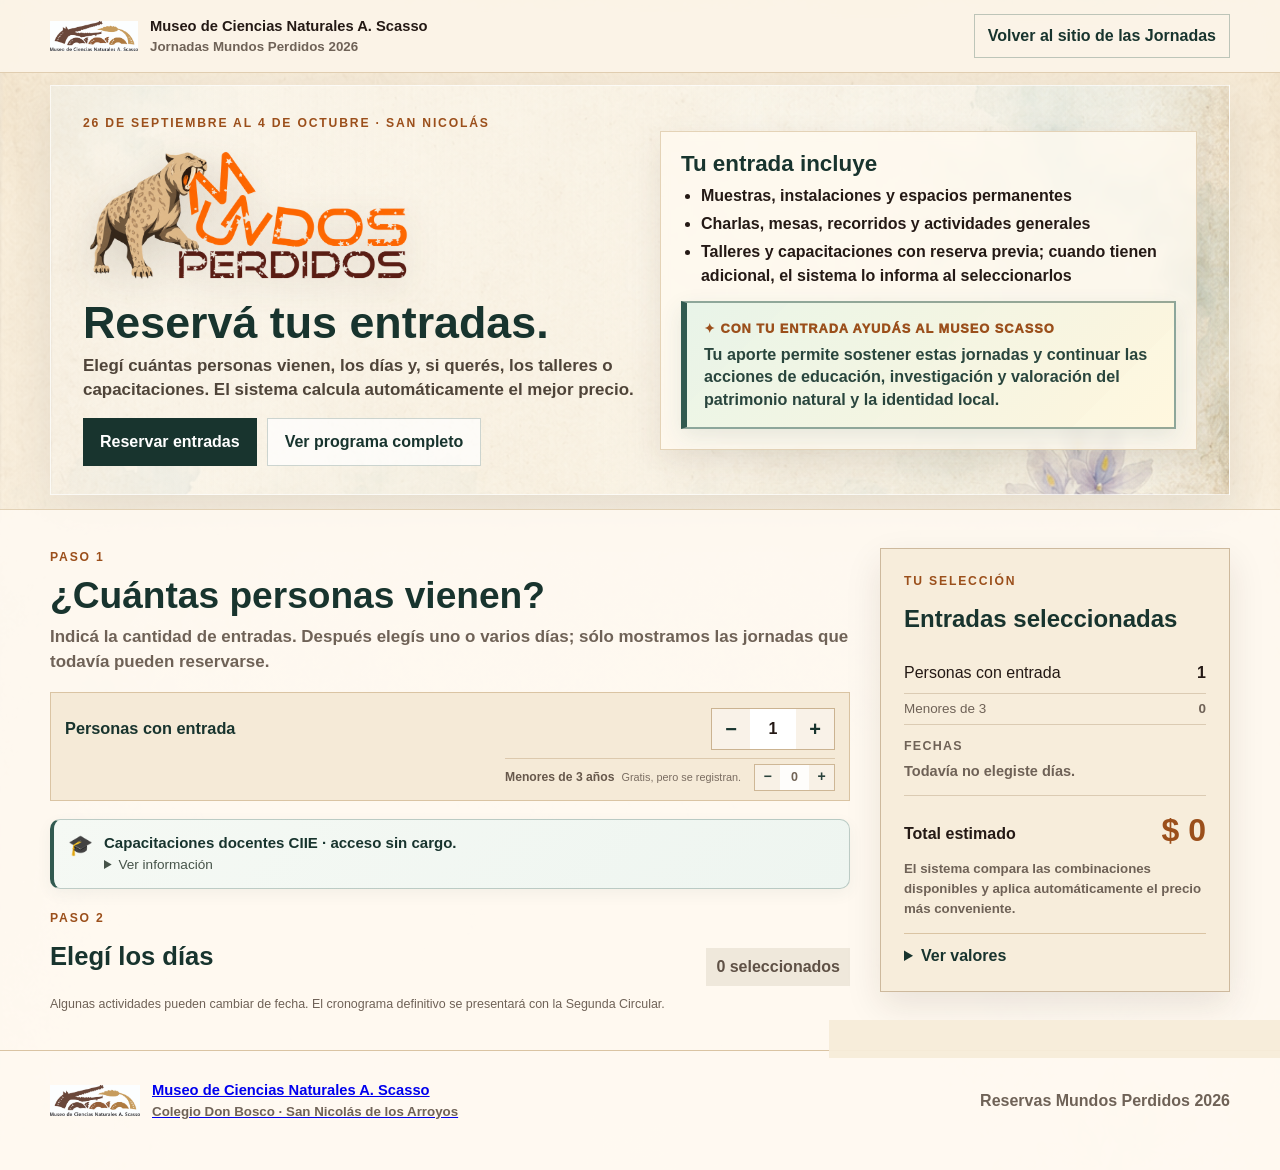
==== commit 3774a415: "Restore program link to corrected PDF" ====
--- a/reservas/index.html
+++ b/reservas/index.html
@@ -41,7 +41,7 @@
 <body>
 <header class="topbar"><div class="wrap topbar-inner"><a class="museum-brand" href="https://www.museoscasso.com.ar/" aria-label="Ir al sitio web del Museo de Ciencias Naturales A. Scasso"><img src="../assets/logo_museo.jpg" alt="Museo de Ciencias Naturales A. Scasso"><span><strong>Museo de Ciencias Naturales A. Scasso</strong><small>Jornadas Mundos Perdidos 2026</small></span></a><a class="top-link" href="../">Volver al sitio de las Jornadas</a></div></header>
 <main>
-<section class="hero"><div class="wrap hero-grid"><div class="hero-copy"><p class="eyebrow">26 de septiembre al 4 de octubre · San Nicolás</p><img class="event-logo" src="../assets/logo.png" alt="Mundos Perdidos"><h1>Reservá tus entradas.</h1><p class="hero-lead">Elegí cuántas personas vienen, los días y, si querés, los talleres o capacitaciones. El sistema calcula automáticamente el mejor precio.</p><div class="hero-actions"><a class="button primary" href="#entradas">Reservar entradas</a></div></div><aside class="hero-card"><h2>Tu entrada incluye</h2><ul><li>Muestras, instalaciones y espacios permanentes</li><li>Charlas, mesas, recorridos y actividades generales</li><li>Talleres y capacitaciones con reserva previa; cuando tienen adicional, el sistema lo informa al seleccionarlos</li></ul><div class="support-note"><span class="support-kicker">✦ Con tu entrada ayudás al Museo Scasso</span><strong>Tu aporte permite sostener estas jornadas y continuar las acciones de educación, investigación y valoración del patrimonio natural y la identidad local.</strong></div></aside></div></section>
+<section class="hero"><div class="wrap hero-grid"><div class="hero-copy"><p class="eyebrow">26 de septiembre al 4 de octubre · San Nicolás</p><img class="event-logo" src="../assets/logo.png" alt="Mundos Perdidos"><h1>Reservá tus entradas.</h1><p class="hero-lead">Elegí cuántas personas vienen, los días y, si querés, los talleres o capacitaciones. El sistema calcula automáticamente el mejor precio.</p><div class="hero-actions"><a class="button primary" href="#entradas">Reservar entradas</a><a class="button light" href="https://drive.google.com/file/d/1Ia0ufnPxXGnv_pHr8iF5Ix3GPbstriB0/view?usp=drivesdk" target="_blank" rel="noopener">Ver programa completo</a></div></div><aside class="hero-card"><h2>Tu entrada incluye</h2><ul><li>Muestras, instalaciones y espacios permanentes</li><li>Charlas, mesas, recorridos y actividades generales</li><li>Talleres y capacitaciones con reserva previa; cuando tienen adicional, el sistema lo informa al seleccionarlos</li></ul><div class="support-note"><span class="support-kicker">✦ Con tu entrada ayudás al Museo Scasso</span><strong>Tu aporte permite sostener estas jornadas y continuar las acciones de educación, investigación y valoración del patrimonio natural y la identidad local.</strong></div></aside></div></section>
 <section id="entradas" class="section booking-section"><div class="wrap booking-layout"><div class="booking-main"><p class="step-label">Paso 1</p><h2 class="section-title left">¿Cuántas personas vienen?</h2><p class="section-subtitle">Indicá la cantidad de entradas. Después elegís uno o varios días; sólo mostramos las jornadas que todavía pueden reservarse.</p><div class="people-panel"><div class="people-primary"><label>Personas con entrada</label><div class="counter"><button type="button" data-counter="paid" data-delta="-1">−</button><output id="paidPeople">1</output><button type="button" data-counter="paid" data-delta="1">+</button></div></div><div class="minor-inline"><span><strong>Menores de 3 años</strong><small>Gratis, pero se registran.</small></span><div class="counter compact"><button type="button" data-counter="free" data-delta="-1">−</button><output id="freePeople">0</output><button type="button" data-counter="free" data-delta="1">+</button></div></div></div><div id="ciieAccessNoteV9" class="ciie-access-note-v9"><div class="ciie-access-icon-v9" aria-hidden="true">🎓</div><div><strong>Capacitaciones docentes CIIE · acceso sin cargo.</strong><details class="ciie-details-v9"><summary>Ver información</summary><div class="ciie-details-body-v9"><p>Los docentes inscriptos previamente por CIIE en una capacitación de las Jornadas ingresan sin cargo durante el día de esa actividad.</p><small>Las fechas y modalidades de inscripción se informarán a medida que queden confirmadas. Si no estás inscripto por CIIE, podés adquirir la entrada general del día correspondiente y participar de las actividades de la jornada según disponibilidad. La entrada general no reemplaza la inscripción oficial del CIIE.</small></div></details></div></div><div id="daysSection"><div class="section-heading-inline"><div><p class="step-label">Paso 2</p><h3>Elegí los días</h3></div><span id="selectedDaysBadge" class="selection-badge">0 seleccionadas</span></div><div id="daysGrid" class="days-grid"></div></div><div id="activitiesSection" class="activities-section hidden"><div class="section-heading-inline"><div><p class="step-label optional-step-label"><span>Paso 3</span> <span class="optional-step-badge">OPCIONAL</span></p><h3>Elegí talleres y capacitaciones</h3></div></div><p class="optional-intro"><strong>Sólo si querés reservar alguna actividad.</strong> Si únicamente querés comprar entradas, podés continuar directamente con tus datos.</p><details id="activitiesDisclosure" class="activities-disclosure"><summary>Ver talleres y capacitaciones disponibles</summary><div class="activities-disclosure-body"><p class="help-text">La entrada cubre las actividades generales del día. Algunas actividades requieren <strong>reserva previa</strong>. Cuando tienen un adicional, el valor se indica expresamente en cada actividad. Las que figuran como <strong>sin costo adicional</strong> están incluidas con la entrada del día. Las <strong>capacitaciones docentes no tienen costo adicional</strong> y requieren inscripción previa. Los talleres infantiles se realizan dentro del Museo y sus colecciones y son exclusivamente para niñas y niños inscriptos: al reservar, indicá sólo la cantidad de niñas/niños que participarán.</p><div id="activitiesList" class="activities-list"></div></div></details></div><section id="buyerSection" class="buyer-section hidden"><div class="section-heading-inline"><div><p class="step-label">Paso 4</p><h3>Datos para la pre-reserva</h3></div></div><form id="reservationForm" novalidate><div class="form-grid"><label>Nombre y apellido del responsable<input id="responsible" autocomplete="name" required></label><label>DNI del responsable<input id="dni" inputmode="numeric" required></label><label>Correo electrónico<input id="email" type="email" autocomplete="email" required></label><label>WhatsApp<input id="phone" type="tel" autocomplete="tel" required></label><label>Ciudad<input id="city" value="San Nicolás de los Arroyos" required></label><label class="wide">Observaciones o necesidades de accesibilidad <small>opcional</small><textarea id="notes" rows="3"></textarea></label></div><label class="check-line"><input id="terms" type="checkbox" required><span>Revisé las fechas, participantes y actividades. Entiendo que la reserva queda pendiente hasta la confirmación del pago.</span></label><div id="formMessage" class="form-message" aria-live="polite"></div><button id="submitBtn" class="button primary submit-button" type="submit">Generar pre-reserva</button></form></section></div><aside class="summary-card"><div class="summary-sticky"><p class="mini-label">Tu selección</p><h2 id="summaryMode">Entradas seleccionadas</h2><div class="summary-row"><span>Personas con entrada</span><strong id="summaryPaid">1</strong></div><div class="summary-row summary-row-minor"><span>Menores de 3</span><strong id="summaryFree">0</strong></div><div class="summary-block"><span>Fechas</span><div id="summaryDates" class="summary-list muted">Todavía no elegiste días.</div></div><div id="summaryActivitiesBlock" class="summary-block hidden"><span>Talleres y capacitaciones</span><div id="summaryActivities" class="summary-list"></div></div><div id="discountNote" class="discount-note hidden"></div><div id="materialsNote" class="materials-note hidden"></div><div class="summary-total"><span>Total estimado</span><strong id="summaryTotal">$ 0</strong></div><p class="price-caption">El sistema compara las combinaciones disponibles y aplica automáticamente el precio más conveniente.</p><div class="price-reference"><details><summary>Ver valores</summary><div><span>Día de semana</span><b>$5.000</b><small>Grupo 3 o 4: $15.000</small></div><div><span>Sábado o domingo</span><b>$7.000</b><small>Grupo 3 o 4: $20.000</small></div><div><span>Talleres para infancias</span><b>Sin costo adicional</b><small>con la entrada del día · reserva previa</small></div><div><span>Capacitación docente</span><b>Sin costo adicional</b><small>reserva previa · requiere entrada del día</small></div><div><span>Actividad docente CIIE</span><b>Sin cargo</b><small>inscripción oficial · acceso del día incluido</small></div><div><span>Dibujo al natural en el Museo</span><b>+$20.000</b><small>por participante</small></div><div><span>Menores de 3</span><b>Gratis</b></div><div><span>Mesa de insectos del río</span><b>Gratis</b></div></details></div></div></aside></div></section>
 <section id="ticketSection" class="section ticket-section hidden"><div class="wrap"><p class="eyebrow dark">Pre-reserva generada</p><h2 class="section-title">Tu comprobante</h2><div id="ticketCard" class="ticket-card"></div></div></section>
 </main>
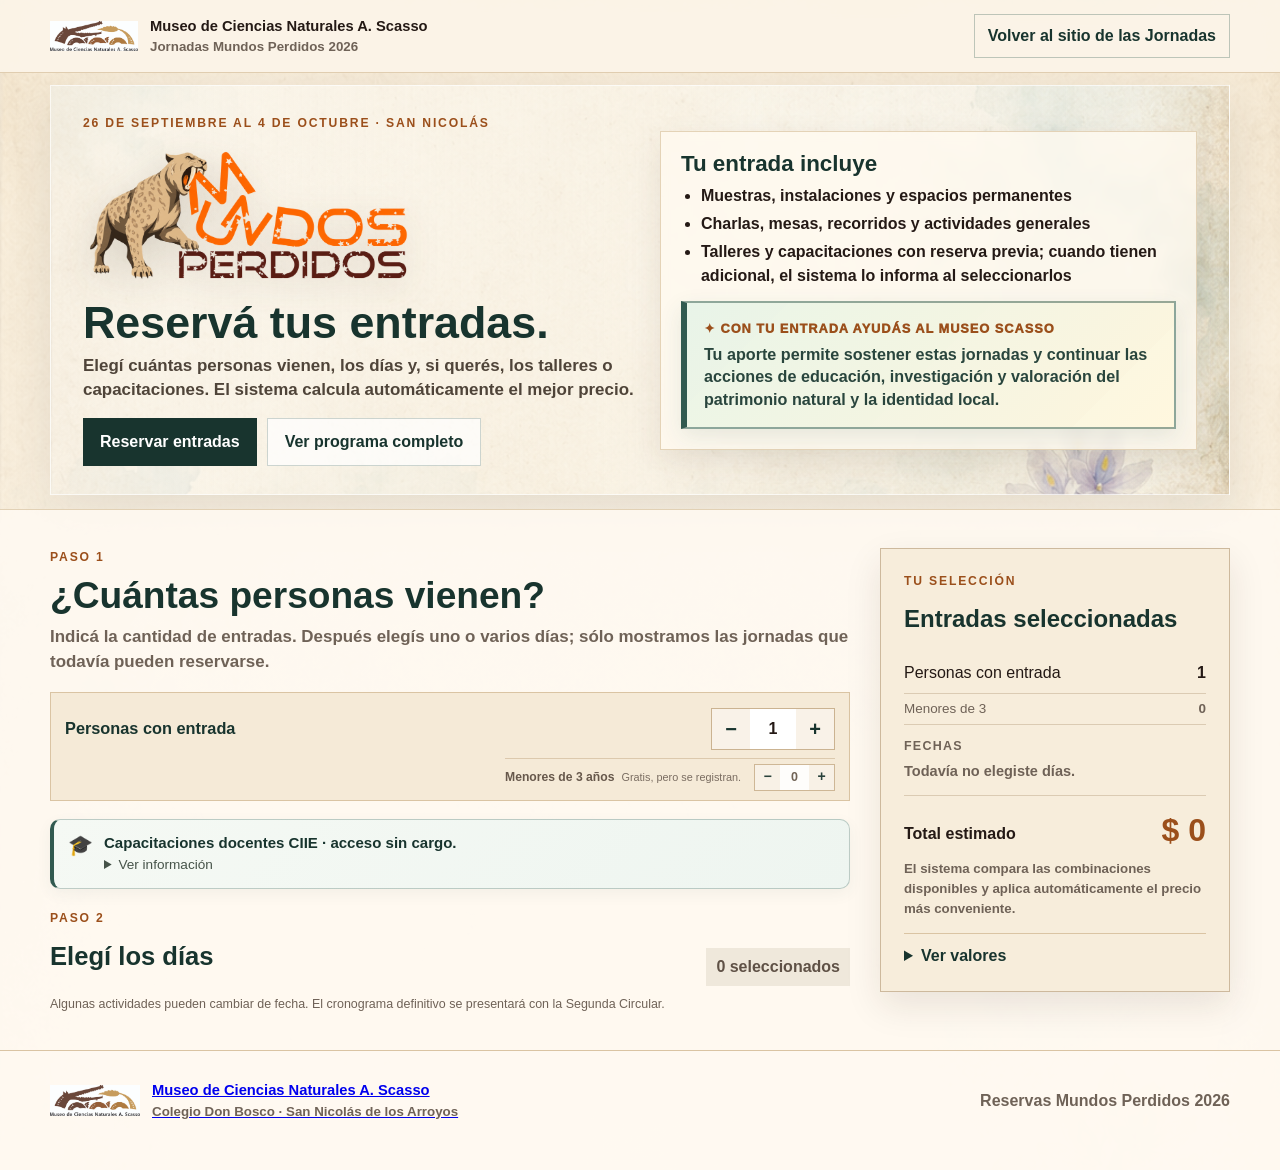
==== commit 8bf3fec6: "Refresh corrected reservation activity data" ====
--- a/reservas/index.html
+++ b/reservas/index.html
@@ -46,7 +46,7 @@
 <section id="ticketSection" class="section ticket-section hidden"><div class="wrap"><p class="eyebrow dark">Pre-reserva generada</p><h2 class="section-title">Tu comprobante</h2><div id="ticketCard" class="ticket-card"></div></div></section>
 </main>
 <footer><div class="wrap footer-inner"><a class="footer-brand" href="https://www.museoscasso.com.ar/" aria-label="Ir al sitio web del Museo de Ciencias Naturales A. Scasso"><img src="../assets/logo_museo.jpg" alt="Museo Scasso"><span><strong>Museo de Ciencias Naturales A. Scasso</strong><small>Colegio Don Bosco · San Nicolás de los Arroyos</small></span></a><span>Reservas Mundos Perdidos 2026</span></div></footer>
-<script src="app.js?final=4" defer></script>
+<script src="app.js?final=5" defer></script>
 <script src="enhancements.js?final=3" defer></script>
 <script src="v4.js?final=25" defer></script>
 <script>
